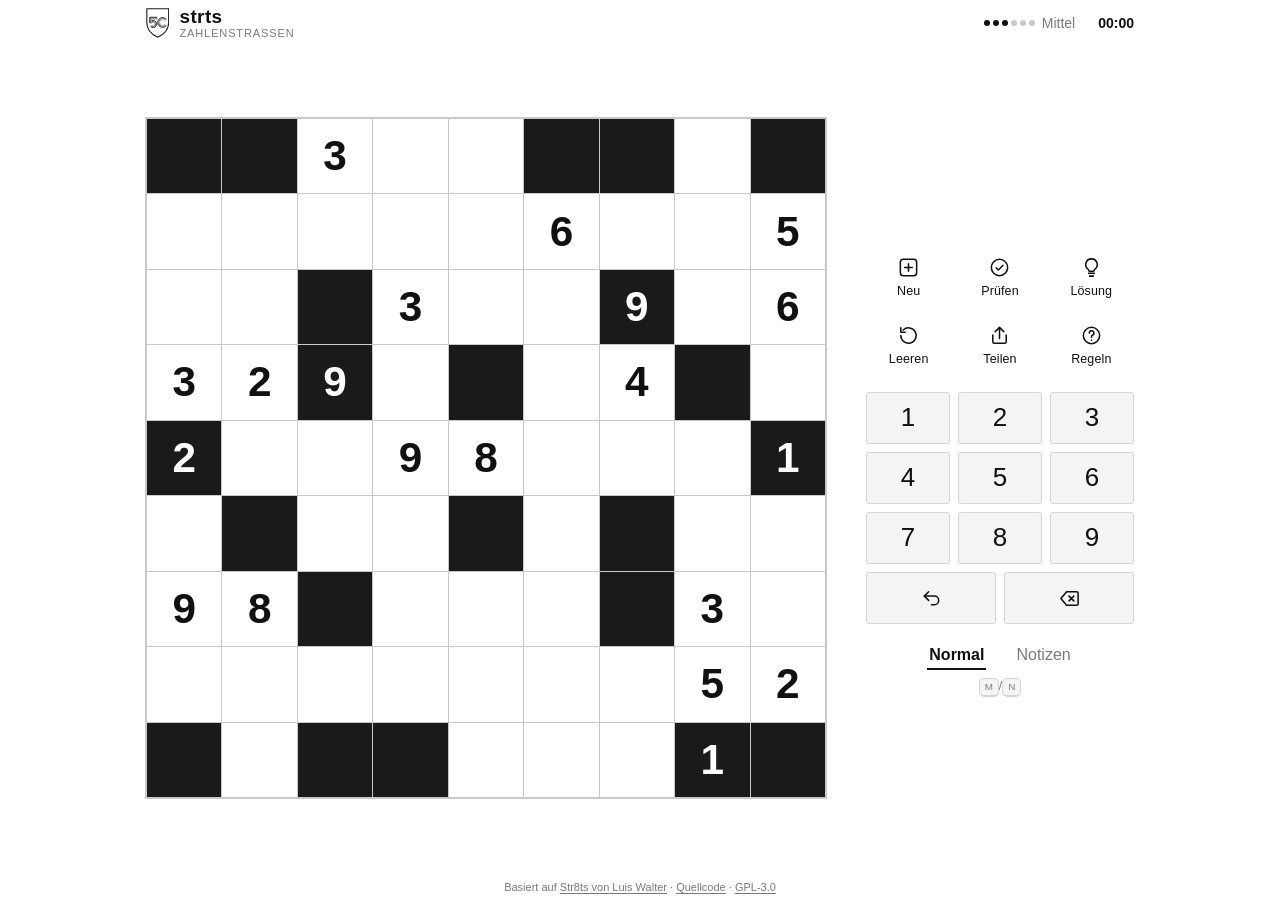
==== index.html @ 6305a755 "Zahlenstraßen-Rätsel als statische Webseite Portierung von daandtu/Str8ts (Luis Walter, GPL-3.0): De" ====
<!DOCTYPE html>
<!--
  strts – Zahlenstraßen-Rätsel
  Copyright (C) 2021–2023 Luis Walter (daandtu) – Original: https://github.com/daandtu/Str8ts
  Copyright (C) 2026 5C – Neugestaltung und JavaScript-Portierung: https://github.com/DOC-DMA/strts
  Freie Software unter der GNU General Public License v3.0 (siehe LICENSE).
-->
<html lang="de">
<head>
  <meta charset="utf-8">
  <meta name="viewport" content="width=device-width, initial-scale=1, viewport-fit=cover">
  <title>strts – Zahlenstraßen</title>
  <meta name="description" content="Zahlenstraßen-Rätsel: unbegrenzt neue Rätsel in sechs Schwierigkeitsstufen, für Smartphone, Tablet und Tastatur.">
  <meta name="theme-color" content="#ffffff" media="(prefers-color-scheme: light)">
  <meta name="theme-color" content="#121212" media="(prefers-color-scheme: dark)">
  <meta name="apple-mobile-web-app-capable" content="yes">
  <meta name="mobile-web-app-capable" content="yes">
  <meta name="apple-mobile-web-app-title" content="strts">
  <meta name="apple-mobile-web-app-status-bar-style" content="default">
  <meta name="format-detection" content="telephone=no">
  <link rel="icon" href="img/logo.svg" type="image/svg+xml">
  <link rel="apple-touch-icon" href="img/apple-touch-icon.png">
  <link rel="manifest" href="manifest.webmanifest">
  <link rel="stylesheet" href="css/style.css">
</head>
<body>
  <svg width="0" height="0" style="position:absolute" aria-hidden="true">
    <defs>
      <symbol id="i-new" viewBox="0 0 24 24"><rect x="3.5" y="3.5" width="17" height="17" rx="3"/><path d="M12 8v8M8 12h8"/></symbol>
      <symbol id="i-check" viewBox="0 0 24 24"><circle cx="12" cy="12" r="8.5"/><path d="m8.5 12.2 2.4 2.4 4.8-5"/></symbol>
      <symbol id="i-bulb" viewBox="0 0 24 24"><path d="M9 18h6M10 21h4"/><path d="M12 3a6 6 0 0 0-3.6 10.8c.7.6 1.1 1.3 1.1 2.2h5c0-.9.4-1.6 1.1-2.2A6 6 0 0 0 12 3Z"/></symbol>
      <symbol id="i-reset" viewBox="0 0 24 24"><path d="M4 12a8 8 0 1 0 2.4-5.7"/><path d="M4 4v4.5h4.5"/></symbol>
      <symbol id="i-share" viewBox="0 0 24 24"><path d="M12 15V3.5M7.5 8 12 3.5 16.5 8"/><path d="M5 11.5v7A1.5 1.5 0 0 0 6.5 20h11a1.5 1.5 0 0 0 1.5-1.5v-7"/></symbol>
      <symbol id="i-help" viewBox="0 0 24 24"><circle cx="12" cy="12" r="8.5"/><path d="M9.7 9.5a2.4 2.4 0 1 1 3.3 2.2c-.6.3-1 .8-1 1.5v.6"/><path d="M12 16.6v.4"/></symbol>
      <symbol id="i-undo" viewBox="0 0 24 24"><path d="M9 14 4.5 9.5 9 5"/><path d="M4.5 9.5H15a4.5 4.5 0 0 1 0 9h-3"/></symbol>
      <symbol id="i-erase" viewBox="0 0 24 24"><path d="M9 5h10.5A1.5 1.5 0 0 1 21 6.5v11a1.5 1.5 0 0 1-1.5 1.5H9l-6-7Z"/><path d="m11.5 9.5 5 5M16.5 9.5l-5 5"/></symbol>
    </defs>
  </svg>

  <div class="app">
    <header class="top">
      <a class="brand" href="./" aria-label="strts – Startseite">
        <svg class="logo" viewBox="14 14 172 220" aria-hidden="true">
          <path class="lg-fill lg-a" d="M20 20 H180 V120 C180 180 140 210 100 228 C60 210 20 180 20 120 Z" stroke-width="8" stroke-linejoin="round"/>
          <g fill="none" stroke-width="7" stroke-linecap="round" stroke-linejoin="round">
            <path class="lg-a" d="M94 82 H41.6 V123.1 A26 26 0 1 1 49.3 151.9"/>
            <path class="lg-b" d="M94 89 H48.1 V125.5 A19 19 0 1 1 53.8 146.6"/>
            <path class="lg-c" d="M94 96 H54.7 V127.9 A12 12 0 1 1 58.3 141.2"/>
            <path class="lg-a" d="M161.46 94.54 A36 36 0 1 0 161.46 145.46"/>
            <path class="lg-b" d="M156.51 99.49 A29 29 0 1 0 156.51 140.51"/>
            <path class="lg-c" d="M151.56 104.44 A22 22 0 1 0 151.56 135.56"/>
          </g>
        </svg>
        <span class="brand-text"><span class="brand-name">strts</span><span class="brand-sub">Zahlenstraßen</span></span>
      </a>
      <div class="status">
        <span class="level" id="level"></span>
        <span class="timer" id="timer" aria-label="Spielzeit">00:00</span>
      </div>
    </header>

    <main class="game">
      <nav class="actions" aria-label="Aktionen">
        <button type="button" data-action="new"><svg><use href="#i-new"/></svg><span>Neu</span></button>
        <button type="button" data-action="check"><svg><use href="#i-check"/></svg><span>Prüfen</span></button>
        <button type="button" data-action="reveal"><svg><use href="#i-bulb"/></svg><span>Lösung</span></button>
        <button type="button" data-action="reset"><svg><use href="#i-reset"/></svg><span>Leeren</span></button>
        <button type="button" data-action="share"><svg><use href="#i-share"/></svg><span>Teilen</span></button>
        <button type="button" data-action="help"><svg><use href="#i-help"/></svg><span>Regeln</span></button>
      </nav>

      <div class="board-wrap" id="board-wrap">
        <div class="board" id="board" role="grid" aria-label="Spielfeld, 9 mal 9 Felder"></div>
        <div class="board-overlay" aria-live="polite"><span class="spinner"></span><span>Rätsel wird erzeugt …</span></div>
      </div>

      <section class="panel" aria-label="Steuerung">
        <div class="pad" id="pad">
          <button type="button" class="key key-undo" data-cmd="undo" aria-label="Rückgängig"><svg><use href="#i-undo"/></svg></button>
          <button type="button" class="key" data-digit="1">1</button>
          <button type="button" class="key" data-digit="2">2</button>
          <button type="button" class="key" data-digit="3">3</button>
          <button type="button" class="key" data-digit="4">4</button>
          <button type="button" class="key" data-digit="5">5</button>
          <button type="button" class="key" data-digit="6">6</button>
          <button type="button" class="key" data-digit="7">7</button>
          <button type="button" class="key" data-digit="8">8</button>
          <button type="button" class="key" data-digit="9">9</button>
          <button type="button" class="key key-erase" data-cmd="erase" aria-label="Feld leeren"><svg><use href="#i-erase"/></svg></button>
        </div>

        <div class="modes" role="group" aria-label="Eingabemodus">
          <button type="button" data-mode="normal" aria-pressed="true">Normal</button>
          <button type="button" data-mode="notes" aria-pressed="false">Notizen</button>
          <span class="kbd-hint"><kbd>M</kbd>/<kbd>N</kbd></span>
        </div>
      </section>
    </main>

    <footer class="foot">
      Basiert auf <a href="https://github.com/daandtu/Str8ts" target="_blank" rel="noopener">Str8ts von Luis Walter</a>
      · <a href="https://github.com/DOC-DMA/strts" target="_blank" rel="noopener">Quellcode</a>
      · <a href="LICENSE" target="_blank">GPL-3.0</a>
    </footer>
  </div>

  <!-- Neues Rätsel -->
  <dialog id="dlg-new" aria-labelledby="dlg-new-title">
    <form method="dialog">
      <h2 id="dlg-new-title">Neues Rätsel</h2>
      <fieldset class="levels">
        <legend>Schwierigkeit</legend>
        <label><input type="radio" name="level" value="1"><span class="dots" data-n="1"></span>Sehr leicht</label>
        <label><input type="radio" name="level" value="2"><span class="dots" data-n="2"></span>Leicht</label>
        <label><input type="radio" name="level" value="3"><span class="dots" data-n="3"></span>Mittel</label>
        <label><input type="radio" name="level" value="4"><span class="dots" data-n="4"></span>Schwer</label>
        <label><input type="radio" name="level" value="5"><span class="dots" data-n="5"></span>Sehr schwer</label>
        <label><input type="radio" name="level" value="6"><span class="dots" data-n="6"></span>Ultra</label>
      </fieldset>
      <div class="dlg-buttons">
        <button value="ok" class="btn btn-primary">Erzeugen</button>
        <button value="cancel" class="btn" formnovalidate>Abbrechen</button>
      </div>
    </form>
  </dialog>

  <!-- Bestätigung -->
  <dialog id="dlg-confirm" aria-labelledby="dlg-confirm-title">
    <form method="dialog">
      <h2 id="dlg-confirm-title"></h2>
      <p class="dlg-text"></p>
      <div class="dlg-buttons">
        <button value="ok" class="btn btn-primary"></button>
        <button value="cancel" class="btn">Abbrechen</button>
      </div>
    </form>
  </dialog>

  <!-- Gelöst -->
  <dialog id="dlg-solved" aria-labelledby="dlg-solved-title">
    <form method="dialog">
      <h2 id="dlg-solved-title">Gelöst!</h2>
      <p class="dlg-text"></p>
      <div class="dlg-buttons">
        <button value="new" class="btn btn-primary">Neues Rätsel</button>
        <button value="share" class="btn">Teilen</button>
      </div>
    </form>
  </dialog>

  <!-- Regeln, Bedienung, Über -->
  <dialog id="dlg-help" class="dlg-wide" aria-labelledby="dlg-help-title">
    <form method="dialog">
      <h2 id="dlg-help-title" tabindex="-1" autofocus>Spielregeln</h2>
      <ul class="rules">
        <li>Fülle alle weißen Felder mit Zahlen von 1 bis 9.</li>
        <li>In jeder Zeile und jeder Spalte darf jede Zahl nur einmal vorkommen. Die Zahlen in schwarzen Feldern zählen mit.</li>
        <li>Schwarze Felder teilen Zeilen und Spalten in <strong>Straßen</strong>. Jede Straße – waagerecht wie senkrecht – besteht aus lückenlos aufeinanderfolgenden Zahlen in beliebiger Reihenfolge, z.&nbsp;B. 4&nbsp;2&nbsp;3 oder 7&nbsp;5&nbsp;8&nbsp;6.</li>
      </ul>

      <h3>Bedienung</h3>
      <p class="dlg-text">Feld antippen, dann Zahl wählen. Im Modus <em>Notizen</em> werden Kandidaten klein eingetragen.</p>
      <table class="keys">
        <tr><td><kbd>1</kbd>–<kbd>9</kbd></td><td>Zahl eintragen · mit <kbd>⇧</kbd> als Notiz</td></tr>
        <tr><td><kbd>←</kbd><kbd>↑</kbd><kbd>→</kbd><kbd>↓</kbd></td><td>Feld wechseln</td></tr>
        <tr><td><kbd>Tab</kbd> / <kbd>↵</kbd></td><td>nächstes freies Feld · <kbd>⇧</kbd><kbd>Tab</kbd> zurück</td></tr>
        <tr><td><kbd>⌫</kbd> / <kbd>0</kbd></td><td>Feld leeren</td></tr>
        <tr><td><kbd>M</kbd> / <kbd>N</kbd></td><td>Normal ↔ Notizen</td></tr>
        <tr><td><kbd>⌘</kbd><kbd>Z</kbd> / <kbd>U</kbd></td><td>Rückgängig</td></tr>
        <tr><td><kbd>Esc</kbd></td><td>Auswahl aufheben</td></tr>
      </table>

      <h3>Anzeige</h3>
      <label class="option"><input type="checkbox" id="opt-highlight"><span>Zeile, Spalte und gleiche Zahlen zum gewählten Feld hervorheben</span></label>

      <h3>Über strts</h3>
      <p class="dlg-text small">
        strts basiert auf dem Projekt <a href="https://github.com/daandtu/Str8ts" target="_blank" rel="noopener">Str8ts</a>
        von Luis Walter. Der Rätselgenerator wurde von C++ nach JavaScript portiert und läuft vollständig im Browser;
        die Oberfläche wurde neu gestaltet.<br>
        © 2021–2023 Luis Walter · © 2026 5C<br>
        Freie Software unter der <a href="LICENSE" target="_blank">GNU General Public License v3.0</a> – ohne jegliche Gewährleistung.
        Quellcode: <a href="https://github.com/DOC-DMA/strts" target="_blank" rel="noopener">github.com/DOC-DMA/strts</a><br>
        Str8ts® ist eine eingetragene Marke von Syndicated Puzzles Inc.; strts steht damit in keiner Verbindung.
      </p>
      <div class="dlg-buttons">
        <button value="close" class="btn btn-primary">Schließen</button>
      </div>
    </form>
  </dialog>

  <div class="toast" id="toast" role="status" aria-live="polite"></div>

  <script src="js/generator.js"></script>
  <script src="js/app.js"></script>
</body>
</html>
---- css/style.css ----
/*
 * strts – Gestaltung
 * Copyright (C) 2026 5C – GPL-3.0, siehe LICENSE
 * Bewusst nur Schwarz, Weiß und Grautöne; einzige Ausnahme ist die Fehlerfarbe.
 */

:root {
  --bg: #ffffff;
  --fg: #111111;
  --muted: #7a7a7a;
  --line: #c9c9c9;
  --cell: #ffffff;
  --black: #1a1a1a;
  --black-fg: #ffffff;
  --given: #111111;
  --peer: #f3f3f3;
  --same: #e3e3e3;
  --sel: #dedede;
  --btn: #f4f4f4;
  --btn-hover: #e8e8e8;
  --btn-border: #d4d4d4;
  --error: #c62828;
  --shadow: 0 12px 40px rgba(0, 0, 0, .18);
  --lg-a: #1a1a1a;
  --lg-b: #616161;
  --lg-c: #a8a8a8;

  --gutter: 10px;     /* Seitenrand im Hochformat */
  --panel-h: 186px;   /* Aktionszeile + Ziffernblock + Umschalter im Hochformat */
  --top-h: 46px;
  --extra-top: 0px;   /* zusätzlicher Abstand oben, siehe Web-App-Regel unten */
  --size: max(280px, min(100vw - 2 * var(--gutter), 100dvh - var(--top-h) - var(--panel-h) - var(--extra-top) - 32px - env(safe-area-inset-top) - env(safe-area-inset-bottom), 680px));
  color-scheme: light dark;
}

@media (prefers-color-scheme: dark) {
  :root {
    --bg: #121212;
    --fg: #ededed;
    --muted: #8f8f8f;
    --line: #3d3d3d;
    --cell: #202020;
    --black: #000000;
    --black-fg: #ededed;
    --given: #f5f5f5;
    --peer: #2a2a2a;
    --same: #353535;
    --sel: #4a4a4a;
    --btn: #1f1f1f;
    --btn-hover: #2b2b2b;
    --btn-border: #3a3a3a;
    --error: #ef6b6b;
    --shadow: 0 12px 40px rgba(0, 0, 0, .6);
    --lg-a: #f2f2f2;
    --lg-b: #ababab;
    --lg-c: #6e6e6e;
  }
}

* { box-sizing: border-box; }

html, body { height: 100%; }

body {
  margin: 0;
  background: var(--bg);
  color: var(--fg);
  font-family: -apple-system, BlinkMacSystemFont, "Segoe UI", "Helvetica Neue", Helvetica, Arial, sans-serif;
  font-size: 16px;
  line-height: 1.45;
  -webkit-text-size-adjust: 100%;
  -webkit-tap-highlight-color: transparent;
  overscroll-behavior: none;
}

a { color: inherit; text-underline-offset: 2px; }

button {
  font: inherit;
  color: inherit;
  touch-action: manipulation;
  -webkit-user-select: none;
  user-select: none;
}

button:focus-visible, a:focus-visible, input:focus-visible {
  outline: 2px solid var(--fg);
  outline-offset: 2px;
}

/* ---------- Grundaufbau ---------- */

.app {
  min-height: 100dvh;
  display: flex;
  flex-direction: column;
  padding: calc(env(safe-area-inset-top) + var(--extra-top)) env(safe-area-inset-right) max(0px, env(safe-area-inset-bottom) - 14px) env(safe-area-inset-left);
}

.top {
  height: var(--top-h);
  flex: none;
  display: flex;
  align-items: center;
  justify-content: space-between;
  gap: 12px;
  width: 100%;
  max-width: calc(var(--size) + 2 * var(--gutter));
  margin: 0 auto;
  padding: 0 var(--gutter);
}

.brand {
  display: flex;
  align-items: center;
  gap: 10px;
  text-decoration: none;
}

.logo { height: 30px; width: auto; flex: none; }
.lg-fill { fill: var(--bg); }
.lg-a { stroke: var(--lg-a); }
.lg-b { stroke: var(--lg-b); }
.lg-c { stroke: var(--lg-c); }

.brand-text { display: flex; flex-direction: column; line-height: 1.1; }
.brand-name { font-size: 19px; font-weight: 700; letter-spacing: .02em; }
.brand-sub { font-size: 11px; color: var(--muted); letter-spacing: .08em; text-transform: uppercase; }

.status { display: flex; align-items: center; gap: 14px; font-size: 14px; }
.level { display: inline-flex; align-items: center; gap: 7px; color: var(--muted); white-space: nowrap; }
.timer { font-variant-numeric: tabular-nums; font-weight: 600; min-width: 3.2em; text-align: right; }

.dots { display: inline-flex; gap: 3px; }
.dots i { width: 6px; height: 6px; border-radius: 50%; background: var(--line); }
.dots i.on { background: var(--fg); }

.game {
  flex: 1;
  display: grid;
  grid-template-columns: var(--size);
  justify-content: center;
  align-content: center;
  gap: 8px;
  padding: 0 var(--gutter) 6px;
}

/* Als Web-App vom Home-Bildschirm legt iOS unter die Statusleiste einen Weichzeichner,
   der über den sicheren Bereich hinausreicht. Die Kopfzeile rückt deshalb etwas tiefer. */
@media (display-mode: standalone) and (orientation: portrait) {
  :root { --extra-top: 36px; }
}

/* ---------- Spielfeld ---------- */

.board-wrap { position: relative; width: var(--size); height: var(--size); flex: none; }

.board {
  width: 100%;
  height: 100%;
  display: grid;
  grid-template: repeat(9, 1fr) / repeat(9, 1fr);
  gap: 1px;
  padding: 1px;
  background: var(--line);
  outline: 1px solid var(--line);
  -webkit-user-select: none;
  user-select: none;
  touch-action: manipulation;
}

.cell {
  position: relative;
  display: grid;
  place-items: center;
  min-width: 0;
  min-height: 0;
  background: var(--cell);
  color: var(--given);
  font-size: calc(var(--size) / 9 * .56);
  font-weight: 400;
  line-height: 1;
  cursor: pointer;
}

.cell.given { font-weight: 800; }
.cell.black { background: var(--black); color: var(--black-fg); font-weight: 800; cursor: default; }
.cell.peer { background: var(--peer); }
.cell.same { background: var(--same); }
.cell.sel { background: var(--sel); }
.cell.wrong { color: var(--error); }
.cell.wrong::after {
  content: "";
  position: absolute;
  left: 22%; right: 22%; bottom: 12%;
  height: 2px;
  background: var(--error);
}
.cell.shown { color: var(--muted); font-style: italic; }

.notes {
  position: absolute;
  inset: 5%;
  display: grid;
  grid-template: repeat(3, 1fr) / repeat(3, 1fr);
  place-items: center;
  font-size: calc(var(--size) / 9 * .23);
  font-weight: 400;
  color: var(--fg);
  pointer-events: none;
}
.notes[hidden] { display: none; }
.notes span { visibility: hidden; }
.notes span.on { visibility: visible; }
.val { pointer-events: none; }

.board-overlay {
  position: absolute;
  inset: 0;
  display: none;
  flex-direction: column;
  align-items: center;
  justify-content: center;
  gap: 14px;
  background: color-mix(in srgb, var(--bg) 88%, transparent);
  color: var(--muted);
  font-size: 15px;
}
.board-wrap.loading .board-overlay { display: flex; }

.spinner {
  width: 28px; height: 28px;
  border: 3px solid var(--line);
  border-top-color: var(--fg);
  border-radius: 50%;
  animation: spin .8s linear infinite;
}
@keyframes spin { to { transform: rotate(360deg); } }

/* ---------- Steuerung ---------- */

.panel {
  width: var(--size);
  display: flex;
  flex-direction: column;
  gap: 8px;
}

.actions {
  display: grid;
  grid-template-columns: repeat(6, 1fr);
  gap: 2px;
}

.actions button {
  display: flex;
  flex-direction: column;
  align-items: center;
  gap: 2px;
  padding: 3px 0 3px;
  border: 0;
  border-radius: 3px;
  background: none;
  font-size: 11px;
  letter-spacing: .01em;
  cursor: pointer;
}
.actions svg, .key svg {
  width: 20px; height: 20px;
  fill: none;
  stroke: currentColor;
  stroke-width: 1.6;
  stroke-linecap: round;
  stroke-linejoin: round;
}
.actions button:active { background: var(--btn-hover); }

.pad {
  display: grid;
  grid-template-columns: 1.15fr repeat(5, 1fr);
  grid-template-rows: 40px 40px;
  gap: 6px;
}

.key {
  display: grid;
  place-items: center;
  border: 1px solid var(--btn-border);
  border-radius: 3px;
  background: var(--btn);
  font-size: 20px;
  font-weight: 500;
  padding: 0;
  cursor: pointer;
  transition: background .08s;
}
.key:active { background: var(--sel); }
.key-undo { grid-row: span 2; }
.key.done { color: var(--line); }

.modes {
  position: relative;
  display: flex;
  justify-content: center;
  gap: 28px;
}
.modes button {
  height: 30px;
  padding: 0 2px;
  border: 0;
  border-bottom: 2px solid transparent;
  border-radius: 0;
  background: none;
  font-size: 16px;
  color: var(--muted);
  cursor: pointer;
}
.modes button[aria-pressed="true"] { color: var(--fg); font-weight: 600; border-bottom-color: var(--fg); }

.kbd-hint { display: none; }

kbd {
  display: inline-block;
  min-width: 1.6em;
  padding: 1px 5px;
  border: 1px solid var(--btn-border);
  border-bottom-width: 2px;
  border-radius: 5px;
  background: var(--btn);
  font: inherit;
  font-size: .82em;
  text-align: center;
}

.foot {
  flex: none;
  padding: 2px 10px 4px;
  text-align: center;
  font-size: 11px;
  color: var(--muted);
}

/* ---------- Maus/Tastatur vorhanden ---------- */

@media (hover: hover) {
  .actions button:hover { background: var(--btn); }
  .key:hover { background: var(--btn-hover); }
  .modes button:not([aria-pressed="true"]):hover { color: var(--fg); }
}

/* ---------- Querformat: Steuerung neben dem Spielfeld ---------- */

@media (min-width: 700px) and (min-aspect-ratio: 11/10) {
  :root {
    --side: 268px;
    --size: max(260px, min(100vw - var(--side) - 72px - env(safe-area-inset-left) - env(safe-area-inset-right), 100dvh - var(--top-h) - 52px - env(safe-area-inset-top) - env(safe-area-inset-bottom), 680px));
  }
  .top { max-width: calc(var(--size) + var(--side) + 72px); padding: 0 16px; }
  .game {
    grid-template-columns: var(--size) var(--side);
    grid-template-areas: "board actions" "board panel";
    align-content: center;
    gap: 16px 40px;
    padding: 0 16px 8px;
  }
  .board-wrap { grid-area: board; }
  .actions { grid-area: actions; align-self: end; }
  .panel { grid-area: panel; align-self: start; }
  .panel { width: var(--side); gap: 16px; }
  .actions { grid-template-columns: repeat(3, 1fr); gap: 6px; }
  .actions button { padding: 10px 0 8px; font-size: 12.5px; gap: 3px; }
  .actions svg, .key svg { width: 23px; height: 23px; }
  .pad { grid-template-columns: repeat(6, 1fr); grid-template-rows: repeat(4, 52px); gap: 8px; }
  .key[data-digit] { grid-column: span 2; font-size: 26px; }
  .key-undo { grid-row: 4; grid-column: 1 / span 3; }
  .key-erase { grid-row: 4; grid-column: 4 / span 3; }
}

/* Querformat auf niedrigen Bildschirmen (iPhone quer) */
@media (min-width: 700px) and (min-aspect-ratio: 11/10) and (max-height: 520px) {
  :root { --top-h: 40px; --side: 250px; }
  :root { --size: max(220px, min(100vw - var(--side) - 72px - env(safe-area-inset-left) - env(safe-area-inset-right), 100dvh - var(--top-h) - 16px - env(safe-area-inset-top) - env(safe-area-inset-bottom))); }
  .logo { height: 26px; }
  .brand-sub, .foot { display: none; }
  .game { gap: 6px 24px; padding-bottom: 4px; }
  .panel { gap: 6px; }
  .actions { grid-template-columns: repeat(6, 1fr); gap: 0; }
  .actions button { padding: 3px 0; font-size: 0; gap: 0; }
  .pad { grid-template-rows: repeat(4, minmax(34px, calc((100dvh - 190px) / 4))); gap: 5px; }
  .modes button { height: 26px; }
  .actions svg { width: 20px; height: 20px; }
}

@media (hover: hover) and (min-width: 700px) {
  .kbd-hint {
    display: block;
    position: absolute;
    top: calc(100% + 8px);
    left: 0; right: 0;
    text-align: center;
    font-size: 12px;
    color: var(--muted);
  }
}

/* ---------- Dialoge ---------- */

dialog {
  width: min(400px, calc(100vw - 32px));
  max-height: calc(100dvh - 32px);
  padding: 22px 22px 18px;
  border: 1px solid var(--btn-border);
  border-radius: 6px;
  background: var(--bg);
  color: var(--fg);
  box-shadow: var(--shadow);
  overflow-y: auto;
}
dialog.dlg-wide { width: min(520px, calc(100vw - 32px)); }
dialog::backdrop { background: rgba(0, 0, 0, .45); }

dialog h2 { margin: 0 0 12px; font-size: 21px; font-weight: 700; outline: none; }
dialog h3 { margin: 20px 0 6px; font-size: 13px; font-weight: 600; color: var(--muted); letter-spacing: .08em; text-transform: uppercase; }
.dlg-text { margin: 0 0 8px; }
.dlg-text.small { font-size: 13px; color: var(--muted); line-height: 1.55; }

/* Hauptknopf steht im HTML zuerst (Enter löst ihn aus) und wird rechts angezeigt */
.dlg-buttons { display: flex; flex-direction: row-reverse; justify-content: flex-start; gap: 8px; margin-top: 20px; }

.btn {
  height: 42px;
  padding: 0 18px;
  border: 1px solid var(--btn-border);
  border-radius: 3px;
  background: var(--btn);
  font-size: 15px;
  font-weight: 500;
  cursor: pointer;
}
.btn-primary { background: var(--fg); border-color: var(--fg); color: var(--bg); font-weight: 600; }

.levels { margin: 0; padding: 0; border: 0; display: grid; gap: 6px; }
.levels legend { padding: 0; margin-bottom: 8px; font-size: 13px; color: var(--muted); letter-spacing: .08em; text-transform: uppercase; }
.levels label {
  display: flex;
  align-items: center;
  gap: 12px;
  height: 40px;
  padding: 0 14px;
  border: 1px solid var(--btn-border);
  border-radius: 3px;
  cursor: pointer;
}
.levels input { position: absolute; opacity: 0; pointer-events: none; }
.levels label:has(input:checked) { background: var(--fg); border-color: var(--fg); color: var(--bg); font-weight: 600; }
.levels label:has(input:checked) .dots i { background: color-mix(in srgb, var(--bg) 30%, var(--fg)); }
.levels label:has(input:checked) .dots i.on { background: var(--bg); }
.levels label:has(input:focus-visible) { outline: 2px solid var(--fg); outline-offset: 2px; }

.option { display: flex; align-items: flex-start; gap: 10px; cursor: pointer; }
.option input { width: 18px; height: 18px; margin: 2px 0 0; flex: none; accent-color: var(--fg); }

.rules { margin: 0; padding-left: 20px; display: grid; gap: 6px; }

.keys { width: 100%; border-collapse: collapse; font-size: 14px; }
.keys td { padding: 5px 0; vertical-align: top; }
.keys td:first-child { width: 42%; white-space: nowrap; }
.keys kbd { margin-right: 2px; }

/* ---------- Hinweis ---------- */

.toast {
  position: fixed;
  left: 50%;
  top: calc(var(--top-h) + 10px + env(safe-area-inset-top));
  transform: translate(-50%, -12px);
  width: max-content;
  max-width: calc(100vw - 32px);
  padding: 10px 18px;
  border-radius: 4px;
  background: var(--fg);
  color: var(--bg);
  font-size: 14px;
  font-weight: 500;
  opacity: 0;
  pointer-events: none;
  transition: opacity .2s, transform .2s;
  z-index: 10;
}
.toast.show { opacity: 1; transform: translate(-50%, 0); }

@media (prefers-reduced-motion: reduce) {
  .spinner { animation-duration: 2s; }
  .toast, .key { transition: none; }
}
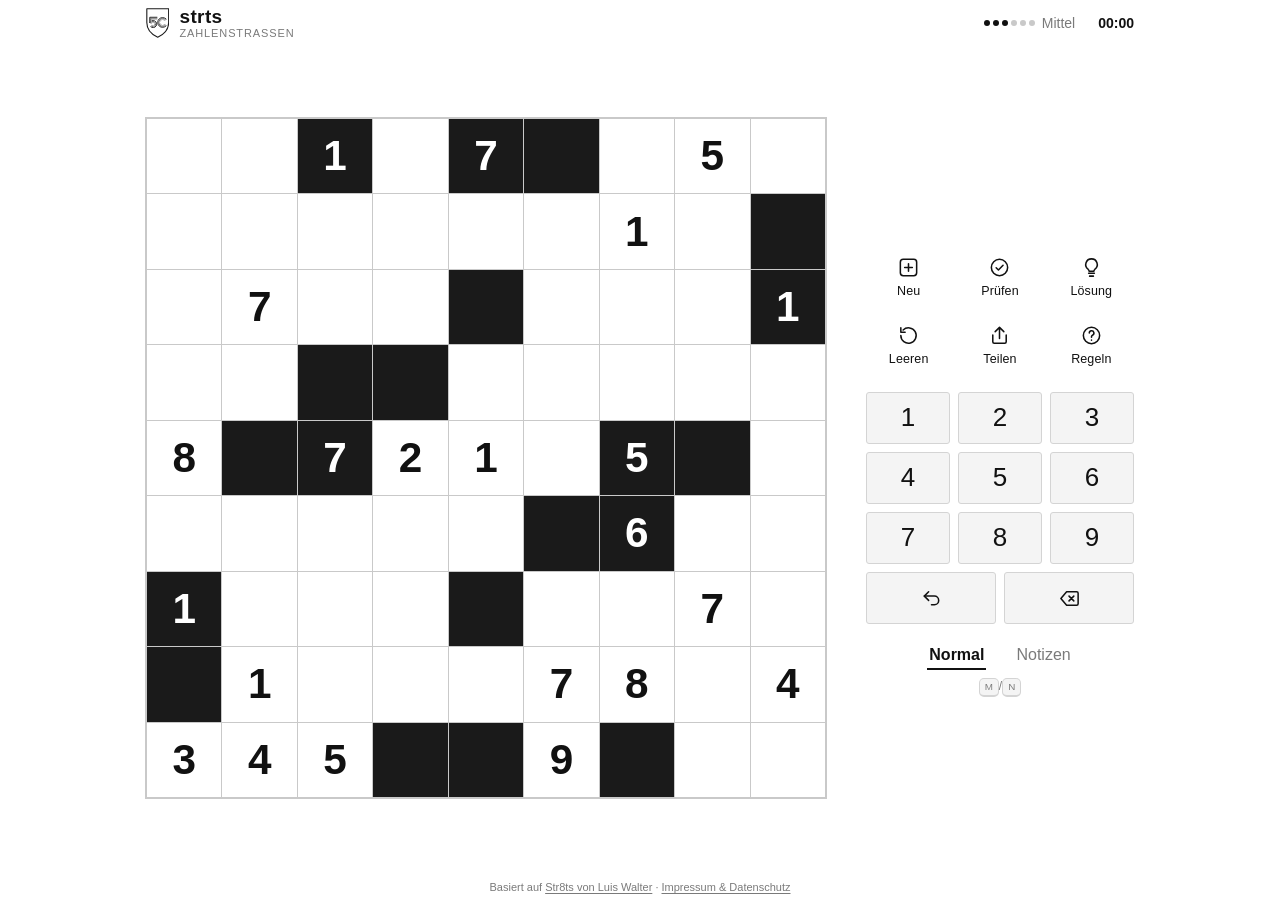
==== commit ce5fe0c2: "Impressum und Datenschutz, Ultra-Stufe, schlichteres Layout - Seite "Impressum & Datenschutz" mit Er" ====
--- a/index.html
+++ b/index.html
@@ -99,8 +99,7 @@
 
     <footer class="foot">
       Basiert auf <a href="https://github.com/daandtu/Str8ts" target="_blank" rel="noopener">Str8ts von Luis Walter</a>
-      · <a href="https://github.com/DOC-DMA/strts" target="_blank" rel="noopener">Quellcode</a>
-      · <a href="LICENSE" target="_blank">GPL-3.0</a>
+      · <a href="impressum.html">Impressum &amp; Datenschutz</a>
     </footer>
   </div>
 
@@ -181,7 +180,8 @@
         © 2021–2023 Luis Walter · © 2026 5C<br>
         Freie Software unter der <a href="LICENSE" target="_blank">GNU General Public License v3.0</a> – ohne jegliche Gewährleistung.
         Quellcode: <a href="https://github.com/DOC-DMA/strts" target="_blank" rel="noopener">github.com/DOC-DMA/strts</a><br>
-        Str8ts® ist eine eingetragene Marke von Syndicated Puzzles Inc.; strts steht damit in keiner Verbindung.
+        Str8ts® ist eine eingetragene Marke von Syndicated Puzzles Inc.; strts steht damit in keiner Verbindung.<br>
+        <a href="impressum.html">Impressum &amp; Datenschutz</a>
       </p>
       <div class="dlg-buttons">
         <button value="close" class="btn btn-primary">Schließen</button>
--- a/css/style.css
+++ b/css/style.css
@@ -403,6 +403,31 @@
   }
 }
 
+/* ---------- Textseite (Impressum, Datenschutz) ---------- */
+
+body.doc { overscroll-behavior: auto; }
+body.doc .top { max-width: 680px; padding: 0 16px; }
+.back { font-size: 14px; }
+.page {
+  width: 100%;
+  max-width: 680px;
+  margin: 0 auto;
+  padding: 8px 16px 48px;
+  font-size: 15.5px;
+  line-height: 1.6;
+}
+.page h1 { margin: 36px 0 12px; font-size: 24px; font-weight: 700; line-height: 1.2; }
+.page h1:first-child { margin-top: 16px; }
+.page h2 { margin: 26px 0 6px; font-size: 13px; font-weight: 600; color: var(--muted); letter-spacing: .08em; text-transform: uppercase; }
+.page p, .page ul { margin: 0 0 12px; }
+.page ul { padding-left: 20px; }
+.page li { margin-bottom: 4px; }
+.page code { font-family: ui-monospace, SFMono-Regular, Menlo, monospace; font-size: .9em; }
+.page .keys { margin-bottom: 12px; font-size: inherit; }
+.page .keys td:first-child { width: auto; padding-right: 16px; }
+.page mark { background: #ffe680; color: #111; padding: 0 3px; }
+.page-back { margin-top: 36px; }
+
 /* ---------- Dialoge ---------- */
 
 dialog {
